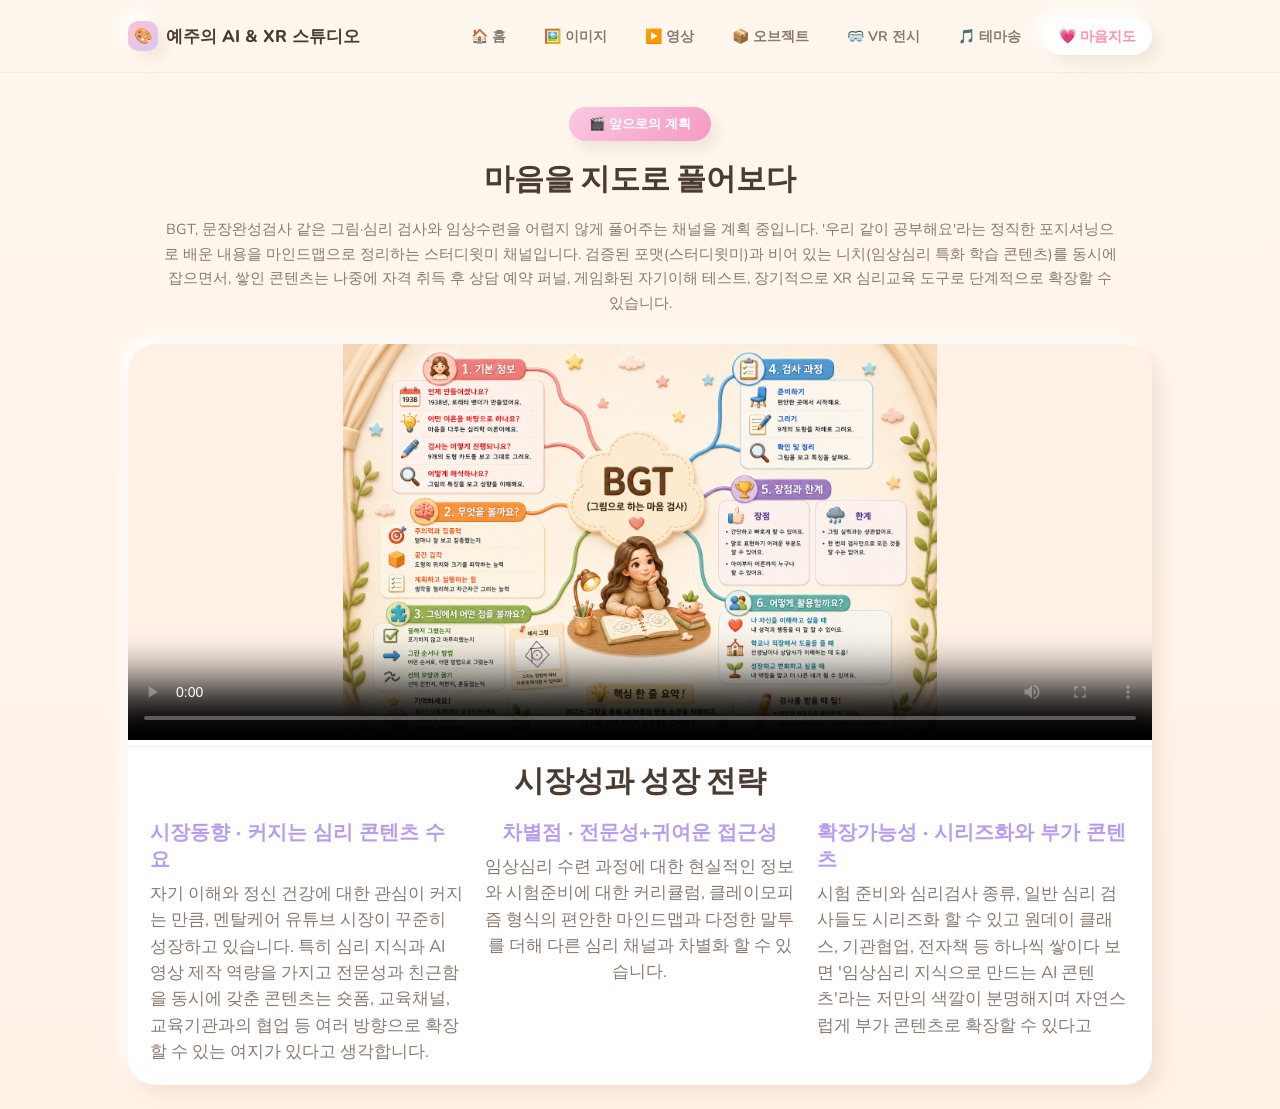
==== pages/mind-map.html @ becb49a7 "포트폴리오 업로드 (3D 모델 제외 1차)" ====
<!DOCTYPE html>
<html lang="ko">
<head>
<meta charset="UTF-8">
<meta name="viewport" content="width=device-width, initial-scale=1.0">
<title>MIND MAP | 예주의 AI & XR 스튜디오</title>
<link rel="stylesheet" href="../style.css">
</head>
<body>

<nav class="navbar">
  <div class="container">
    <a href="../index.html" class="nav-brand">
      <span class="brand-icon">🎨</span>
      예주의 AI & XR 스튜디오
    </a>
    <ul class="nav-links">
      <li><a href="../index.html">🏠 홈</a></li>
      <li><a href="image.html">🖼️ 이미지</a></li>
      <li><a href="video.html">▶️ 영상</a></li>
      <li><a href="object.html">📦 오브젝트</a></li>
      <li><a href="vr-space.html">🥽 VR 전시</a></li>
      <li><a href="theme-song.html">🎵 테마송</a></li>
      <li><a href="mind-map.html" class="active">💗 마음지도</a></li>
    </ul>
  </div>
</nav>

<main class="page-main">
<section class="page-hero container">
  <span class="cat-tag tag-mind">🎬 앞으로의 계획</span>
  <h1>마음을 지도로 풀어보다</h1>
  <p style="max-width:960px;">BGT, 문장완성검사 같은 그림·심리 검사와 임상수련을 어렵지 않게 풀어주는 채널을 계획 중입니다. '우리 같이 공부해요'라는 정직한 포지셔닝으로 배운 내용을 마인드맵으로 정리하는 스터디윗미 채널입니다. 검증된 포맷(스터디윗미)과 비어 있는 니치(임상심리 특화 학습 콘텐츠)를 동시에 잡으면서, 쌓인 콘텐츠는 나중에 자격 취득 후 상담 예약 퍼널, 게임화된 자기이해 테스트, 장기적으로 XR 심리교육 도구로 단계적으로 확장할 수 있습니다.</p>
</section>

<section class="container" style="flex:1; display:flex; flex-direction:column;">
  <div class="works-grid" style="grid-template-columns: 1fr; display:flex; flex-direction:column; flex:1;">
    <div class="work-card" style="cursor:default; flex:1; display:flex; flex-direction:column;">
      <div class="work-thumb" style="width:100%; height:44vh; flex:none; display:flex; align-items:center; justify-content:center; overflow:hidden; background:var(--bg-cream-2);">
        <video id="mindmap-video" src="../assets/mindmap-reveal.mp4" controls loop poster="../assets/mindmap-bgt.png" style="width:100%;height:100%;object-fit:contain;display:block;"></video>
      </div>

      <div class="work-body vision-block" style="text-align:left; border-top:1px solid rgba(180,150,130,0.15); margin-top:6px; flex:1; display:flex; flex-direction:column; justify-content:center;">
        <h3 style="text-align:center; margin:0 0 4px; font-size:30px;">시장성과 성장 전략</h3>

        <div style="display:grid; grid-template-columns:repeat(3, 1fr); gap:20px; margin-top:12px;">
          <div>
            <h4 style="font-size:20px; margin:0 0 8px;">시장동향 · 커지는 심리 콘텐츠 수요</h4>
            <p style="font-size:17px; line-height:1.55; margin:0;">자기 이해와 정신 건강에 대한 관심이 커지는 만큼, 멘탈케어 유튜브 시장이 꾸준히 성장하고 있습니다. 특히 심리 지식과 AI 영상 제작 역량을 가지고 전문성과 친근함을 동시에 갖춘 콘텐츠는 숏폼, 교육채널, 교육기관과의 협업 등 여러 방향으로 확장할 수 있는 여지가 있다고 생각합니다.</p>
          </div>
          <div style="text-align:center;">
            <h4 style="font-size:20px; margin:0 0 8px;">차별점 · 전문성+귀여운 접근성</h4>
            <p style="font-size:17px; line-height:1.55; margin:0;">임상심리 수련 과정에 대한 현실적인 정보와 시험준비에 대한 커리큘럼, 클레이모피즘 형식의 편안한 마인드맵과 다정한 말투를 더해 다른 심리 채널과 차별화 할 수 있습니다.</p>
          </div>
          <div>
            <h4 style="font-size:20px; margin:0 0 8px;">확장가능성 · 시리즈화와 부가 콘텐츠</h4>
            <p style="font-size:17px; line-height:1.55; margin:0;">시험 준비와 심리검사 종류, 일반 심리 검사들도 시리즈화 할 수 있고 원데이 클래스, 기관협업, 전자책 등 하나씩 쌓이다 보면 '임상심리 지식으로 만드는 AI 콘텐츠'라는 저만의 색깔이 분명해지며 자연스럽게 부가 콘텐츠로 확장할 수 있다고
---- style.css ----
/* =========================================================
   예주의 AI & XR 스튜디오 - 공통 스타일 (클레이 파스텔 톤)
   ========================================================= */

@import url('https://fonts.googleapis.com/css2?family=Baloo+2:wght@500;600;700;800&family=Nunito:wght@400;600;700;800&display=swap');

:root {
  --bg-cream: #FFF7EE;
  --bg-cream-2: #FFF1E6;
  --text-main: #4A3B33;
  --text-sub: #8A7A70;

  --pink: #FFC2D1;
  --pink-deep: #FF8FAB;
  --purple: #D8C7F5;
  --purple-deep: #B79CF0;
  --yellow: #FFE29A;
  --yellow-deep: #FFD166;
  --blue: #B8E1EA;
  --blue-deep: #8FCBDA;
  --green: #C6EAC6;
  --green-deep: #9BDBA0;
  --magenta: #FAC9E0;
  --magenta-deep: #F599C4;
  --orange: #F3A583;
  --orange-deep: #E8875A;

  --card-radius: 28px;
  --shadow-clay:
    8px 8px 16px rgba(180, 150, 130, 0.18),
    -6px -6px 14px rgba(255, 255, 255, 0.9);
  --shadow-clay-hover:
    10px 10px 20px rgba(180, 150, 130, 0.22),
    -6px -6px 16px rgba(255, 255, 255, 0.95);
  --shadow-inset:
    inset 4px 4px 8px rgba(180, 150, 130, 0.15),
    inset -4px -4px 8px rgba(255, 255, 255, 0.8);
}

* { box-sizing: border-box; }

html, body {
  margin: 0;
  padding: 0;
  background: linear-gradient(180deg, var(--bg-cream) 0%, var(--bg-cream-2) 100%);
  color: var(--text-main);
  font-family: 'Nunito', sans-serif;
  scroll-behavior: smooth;
}
body {
  display: flex;
  flex-direction: column;
  min-height: 100vh;
}
.footer { margin-top: auto; }
.page-main {
  flex: 1;
  display: flex;
  flex-direction: column;
}

a { text-decoration: none; color: inherit; }
ul { list-style: none; margin: 0; padding: 0; }

h1, h2, h3, .display {
  font-family: 'Baloo 2', 'Nunito', sans-serif;
}

/* ---------- Layout helpers ---------- */
.container {
  max-width: 1080px;
  margin: 0 auto;
  padding: 0 28px;
}
.container-wide { max-width: 1360px; }

/* ---------- Navbar ---------- */
.navbar {
  position: sticky;
  top: 0;
  z-index: 50;
  background: rgba(255, 247, 238, 0.85);
  backdrop-filter: blur(10px);
  border-bottom: 1px solid rgba(180, 150, 130, 0.12);
}
.navbar .container {
  display: flex;
  align-items: center;
  justify-content: space-between;
  height: 72px;
}
.nav-brand {
  display: flex;
  align-items: center;
  gap: 8px;
  font-weight: 800;
  font-size: 17px;
  color: var(--text-main);
}
.nav-brand .brand-icon {
  width: 30px;
  height: 30px;
  border-radius: 10px;
  background: linear-gradient(135deg, var(--pink), var(--purple));
  display: flex;
  align-items: center;
  justify-content: center;
  box-shadow: var(--shadow-clay);
  font-size: 15px;
}
.nav-links {
  display: flex;
  gap: 6px;
  flex-wrap: wrap;
}
.nav-links li a {
  display: block;
  padding: 9px 16px;
  border-radius: 999px;
  font-weight: 700;
  font-size: 14px;
  color: var(--text-sub);
  transition: all .2s ease;
}
.nav-links li a:hover,
.nav-links li a.active {
  background: #fff;
  color: var(--pink-deep);
  box-shadow: var(--shadow-clay);
}
.nav-heart { color: var(--pink-deep); margin-left: 4px; }

/* ---------- Hero ---------- */
.hero {
  position: relative;
  overflow: hidden;
  flex: none;
  width: 100%;
  aspect-ratio: 1024 / 465;
  display: flex;
  align-items: flex-start;
  padding: 0;
}
.hero-blob {
  position: absolute;
  border-radius: 50%;
  filter: blur(2px);
  opacity: .55;
  z-index: 0;
}
.blob-1 { width: 220px; height: 220px; background: var(--pink); top: -60px; left: -60px; }
.blob-2 { width: 160px; height: 160px; background: var(--yellow); bottom: 20px; left: 10%; }
.blob-3 { width: 260px; height: 260px; background: var(--purple); top: -40px; right: -80px; }
.blob-4 { width: 140px; height: 140px; background: var(--blue); bottom: -40px; right: 15%; }

.hero-bg {
  position: absolute;
  inset: 0;
  z-index: 0;
}
.hero-bg img {
  width: 100%;
  height: 100%;
  object-fit: cover;
  object-position: 50% 40%;
  display: block;
}

.hero-grid {
  position: relative;
  z-index: 2;
  display: block;
}
.hero-copy .eyebrow {
  display: inline-flex;
  align-items: center;
  gap: 6px;
  background: #fff;
  padding: 7px 16px;
  border-radius: 999px;
  font-weight: 800;
  font-size: 13px;
  color: var(--pink-deep);
  box-shadow: var(--shadow-clay);
  margin-bottom: 18px;
}
.hero-copy h1 {
  font-size: 40px;
  line-height: 1.35;
  font-weight: 700;
  margin: 0 0 18px;
}
.hero-copy h1 .accent-1 { color: var(--pink-deep); }
.hero-copy h1 .accent-2 { color: var(--purple-deep); }
.hero-copy {
  position: relative;
  z-index: 2;
  max-width: 560px;
}
.hero-copy p {
  font-size: 15.5px;
  line-height: 1.75;
  color: var(--text-sub);
  margin: 0 0 28px;
  max-width: 440px;
}
.hero-actions { display: flex; gap: 14px; flex-wrap: wrap; }
.btn {
  display: inline-flex;
  align-items: center;
  gap: 8px;
  padding: 14px 26px;
  border-radius: 999px;
  font-weight: 800;
  font-size: 14.5px;
  border: none;
  cursor: pointer;
  transition: transform .15s ease, box-shadow .15s ease;
}
.btn:hover { transform: translateY(-2px); }
.btn-primary {
  background: linear-gradient(135deg, var(--pink), var(--pink-deep));
  color: #fff;
  box-shadow: 6px 8px 18px rgba(255, 143, 171, 0.45);
}
.btn-secondary {
  background: #fff;
  color: var(--text-main);
  box-shadow: var(--shadow-clay);
}
.btn-arrow {
  width: 22px;
  height: 22px;
  border-radius: 50%;
  background: rgba(255,255,255,0.35);
  display: inline-flex;
  align-items: center;
  justify-content: center;
  font-size: 12px;
}
.btn-secondary .btn-arrow { background: var(--bg-cream-2); }

.hero-art-placeholder {
  text-align: center;
  color: var(--text-sub);
  font-weight: 700;
  font-size: 13px;
  padding: 20px;
  line-height: 1.6;
}
.hero-art-placeholder .ph-icon { font-size: 34px; display:block; margin-bottom: 10px; }
.floating-badge {
  position: absolute;
  background: #fff;
  border-radius: 16px;
  box-shadow: var(--shadow-clay);
  padding: 8px 14px;
  font-weight: 800;
  font-size: 13px;
  display: flex;
  align-items: center;
  gap: 6px;
}
.badge-ai { top: 6%; right: 2%; color: var(--purple-deep); }
.badge-xr { bottom: 10%; left: -2%; color: var(--blue-deep); }

/* ---------- Section heading ---------- */
.section-head {
  text-align: center;
  margin: 4px 0 14px;
}
.section-head .kicker {
  font-weight: 800;
  font-size: 11px;
  color: var(--pink-deep);
  letter-spacing: .04em;
  margin-bottom: 4px;
  display: block;
}
.section-head h2 {
  font-size: 20px;
  font-weight: 700;
  margin: 0 0 6px;
}
.section-head p { color: var(--text-sub); font-size: 12.5px; margin: 0; }

/* ---------- Category grid (index) ---------- */
.category-grid {
  display: grid;
  grid-template-columns: repeat(3, 1fr);
  gap: 20px;
  padding: 4px 0 24px;
}
.cat-card {
  background: transparent;
  border-radius: var(--card-radius);
  padding: 8px 10px 4px;
  box-shadow: none;
  text-align: center;
  transition: transform .2s ease;
  display: flex;
  flex-direction: column;
  align-items: center;
  gap: 10px;
}
.cat-card:hover {
  transform: translateY(-6px);
}
.laptop-icon {
  width: 100%;
  max-width: 200px;
  height: auto;
  display: block;
}
.laptop {
  width: 140px;
  position: relative;
}
.laptop-shell {
  background: linear-gradient(160deg, #C9B6F5, #9B7FE0);
  border-radius: 20px;
  padding: 10px 10px 0;
  box-shadow: var(--shadow-clay);
}
.laptop-screen {
  width: 100%;
  aspect-ratio: 5/4;
  border-radius: 14px;
  display: flex;
  align-items: center;
  justify-content: center;
  position: relative;
}
.laptop-screen .icon-badge {
  width: 46%;
  aspect-ratio: 1;
  background: #fff;
  border-radius: 30%;
  display: flex;
  align-items: center;
  justify-content: center;
  box-shadow: 0 6px 14px rgba(0,0,0,0.10);
}
.laptop-screen .icon-badge.circle { border-radius: 50%; }
.laptop-screen .icon-badge svg { width: 58%; height: 58%; }
.laptop-base {
  width: 100%;
  height: 15px;
  margin-top: 7px;
  background: linear-gradient(180deg, #9B7FE0, #7C5FC4);
  border-radius: 0 0 12px 12px;
  position: relative;
}
.laptop-base::before {
  content: '♥';
  position: absolute;
  top: 1px;
  left: 50%;
  transform: translateX(-50%);
  font-size: 10px;
  line-height: 1;
  color: #FFD3E4;
  text-shadow: 0 0 4px rgba(255, 211, 228, 0.9);
}
.cat-image .laptop-screen { background: var(--orange); }
.cat-image .icon-badge svg { color: var(--orange-deep); }
.cat-video .laptop-screen { background: var(--purple); }
.cat-video .icon-badge svg { color: var(--purple-deep); }
.cat-object .laptop-screen { background: var(--yellow-deep); }
.cat-object .icon-badge svg { color: #C97F2A; }
.cat-vr .laptop-screen { background: var(--blue); }
.cat-vr .icon-badge svg { color: var(--blue-deep); }
.cat-song .laptop-screen { background: var(--green); }
.cat-song .icon-badge svg { color: var(--green-deep); }
.cat-mind .laptop-screen { background: var(--magenta); }
.cat-mind .icon-badge svg { color: var(--magenta-deep); }

.cat-card h3 { margin: 0; font-size: 16px; font-weight: 800; letter-spacing: .03em; }
.cat-card .cat-sub { margin: 0; font-size: 12px; color: var(--text-sub); font-weight: 600; }

/* ---------- Category page (works grid) ---------- */
.page-hero {
  padding: 34px 0 14px;
  text-align: center;
  position: relative;
  overflow: hidden;
}
.page-hero .cat-tag {
  display: inline-flex;
  align-items: center;
  gap: 8px;
  padding: 8px 20px;
  border-radius: 999px;
  font-weight: 800;
  font-size: 13px;
  color: #fff;
  margin-bottom: 16px;
  box-shadow: 6px 8px 16px rgba(0,0,0,0.08);
}
.tag-image { background: linear-gradient(135deg, var(--pink), var(--pink-deep)); }
.tag-video { background: linear-gradient(135deg, var(--purple), var(--purple-deep)); }
.tag-object { background: linear-gradient(135deg, var(--yellow-deep), #E8A93B); }
.tag-vr { background: linear-gradient(135deg, var(--blue), var(--blue-deep)); }
.tag-song { background: linear-gradient(135deg, var(--green), var(--green-deep)); }
.tag-mind { background: linear-gradient(135deg, var(--magenta), var(--magenta-deep)); }

.page-hero h1 { font-size: 30px; margin: 0 0 12px; }
.page-hero p { color: var(--text-sub); max-width: 480px; margin: 0 auto; font-size: 14.5px; line-height: 1.7;}

.works-grid {
  display: grid;
  grid-template-columns: repeat(2, 1fr);
  gap: 24px;
  padding: 14px 0 24px;
}
.work-card {
  background: #fff;
  border-radius: var(--card-radius);
  box-shadow: var(--shadow-clay);
  overflow: hidden;
  display: flex;
  flex-direction: column;
  transition: transform .2s ease, box-shadow .2s ease;
}
.work-card:hover { transform: translateY(-5px); box-shadow: var(--shadow-clay-hover); }
.work-thumb {
  height: 170px;
  display: flex;
  align-items: center;
  justify-content: center;
  font-size: 46px;
  position: relative;
}
.work-thumb img { width: 100%; height: 100%; object-fit: cover; }
.work-body { padding: 20px 22px 24px; }
.work-body h3 { margin: 0 0 8px; font-size: 17px; }
.work-body p { margin: 0 0 14px; font-size: 13.5px; color: var(--text-sub); line-height: 1.65; }
.work-body h4 {
  margin: 22px 0 8px;
  font-size: 14.5px;
  font-weight: 800;
  color: var(--purple-deep);
}
.vision-tag {
  display: inline-flex;
  align-items: center;
  gap: 6px;
  background: var(--bg-cream-2);
  padding: 6px 14px;
  border-radius: 999px;
  font-weight: 800;
  font-size: 12.5px;
  color: var(--pink-deep);
  margin-bottom: 14px;
}
.vision-block { padding: 16px 22px 20px; }
.vision-block h3 { font-size: 23px; line-height: 1.35; margin-bottom: 9px; }
.vision-block p { font-size: 15.5px; line-height: 1.65; margin-bottom: 10px; }
.vision-block h4 { font-size: 17px; margin: 12px 0 5px; }
.vision-block .vision-tag { font-size: 12.5px; padding: 6px 14px; margin-bottom: 8px; }
.work-link {
  font-weight: 800;
  font-size: 13px;
  color: var(--pink-deep);
  display: inline-flex;
  align-items: center;
  gap: 5px;
}

.empty-note {
  text-align: center;
  color: var(--text-sub);
  background: #fff;
  border-radius: var(--card-radius);
  box-shadow: var(--shadow-clay);
  padding: 40px 30px;
  font-size: 14px;
  line-height: 1.8;
}

.external-btn-wrap { text-align: center; padding: 10px 0 70px; }

/* ---------- Detail page ---------- */
.detail-hero {
  padding: 48px 0 10px;
}
.back-link {
  display: inline-flex;
  align-items: center;
  gap: 6px;
  font-weight: 700;
  font-size: 13.5px;
  color: var(--text-sub);
  margin-bottom: 22px;
}
.detail-media {
  border-radius: 32px;
  overflow: hidden;
  box-shadow: var(--shadow-clay);
  margin-bottom: 30px;
  background: linear-gradient(160deg, #FFE7EF, #F3E7FF 60%, #E7F6FA);
  min-height: 300px;
  display: flex;
  align-items: center;
  justify-content: center;
}
.detail-media img, .detail-media video { width: 100%; display: block; }

.detail-gallery {
  display: grid;
  grid-template-columns: 1fr 1fr;
  gap: 14px;
  margin-bottom: 30px;
}
.detail-gallery img {
  width: 100%;
  height: 100%;
  object-fit: cover;
  border-radius: 24px;
}

.detail-body { padding: 10px 4px 40px; }
.detail-body h1 { font-size: 28px; margin: 0 0 14px; }
.detail-body p { font-size: 15px; line-height: 1.75; color: var(--text-sub); margin: 0 0 14px; }
.tool-tag {
  display: inline-flex;
  align-items: center;
  gap: 8px;
  padding: 8px 18px;
  border-radius: 999px;
  font-weight: 800;
  font-size: 12.5px;
  background: linear-gradient(135deg, var(--yellow), var(--yellow-deep));
  color: #6B4A1E;
  margin-bottom: 14px;
}
.heart-note {
  margin-top: 20px;
  padding: 16px 20px;
  background: #fff;
  border-radius: 20px;
  box-shadow: var(--shadow-inset);
  font-style: italic;
  font-weight: 700;
  color: var(--pink-deep);
  font-size: 14.5px;
}

/* ---------- Image page 4-column grid ---------- */
.works-grid-4col { grid-template-columns: repeat(4, 1fr); gap: 22px; }
.work-card-photo { padding: 0; }
.work-card-photo .card-photo { width: 100%; aspect-ratio: 3/5; object-fit: cover; display: block; }
.work-card-photo .work-body { padding: 18px 18px 22px; }
.work-card-photo .work-body h3 { font-size: 17px; margin: 0 0 7px; }
.work-card-photo .work-body p { font-size: 13.5px; line-height: 1.6; margin: 0; }

/* ---------- Legacy (unused, kept harmless) ---------- */
.detail-gallery-vertical img { width: 100%; margin: 0 auto; border-radius: 20px; display: block; }
.detail-gallery-vertical img.gallery-cover { height: 480px; object-fit: contain; background: var(--bg-cream-2); }

/* ---------- Footer ---------- */
.footer {
  padding: 22px 0 26px;
  text-align: center;
  font-size: 12.5px;
  color: var(--text-sub);
}
.footer .container {
  display: flex;
  flex-direction: column;
  gap: 4px;
}
.heart { color: var(--pink-deep); }

/* ---------- Responsive ---------- */
@media (max-width: 860px) {
  .hero-bg img { object-position: 65% 30%; }
  .category-grid { grid-template-columns: repeat(2, 1fr); }
  .works-grid { grid-template-columns: 1fr; }
  .nav-links { display: none; }
  .detail-gallery-vertical img.gallery-cover { height: 300px; }
}
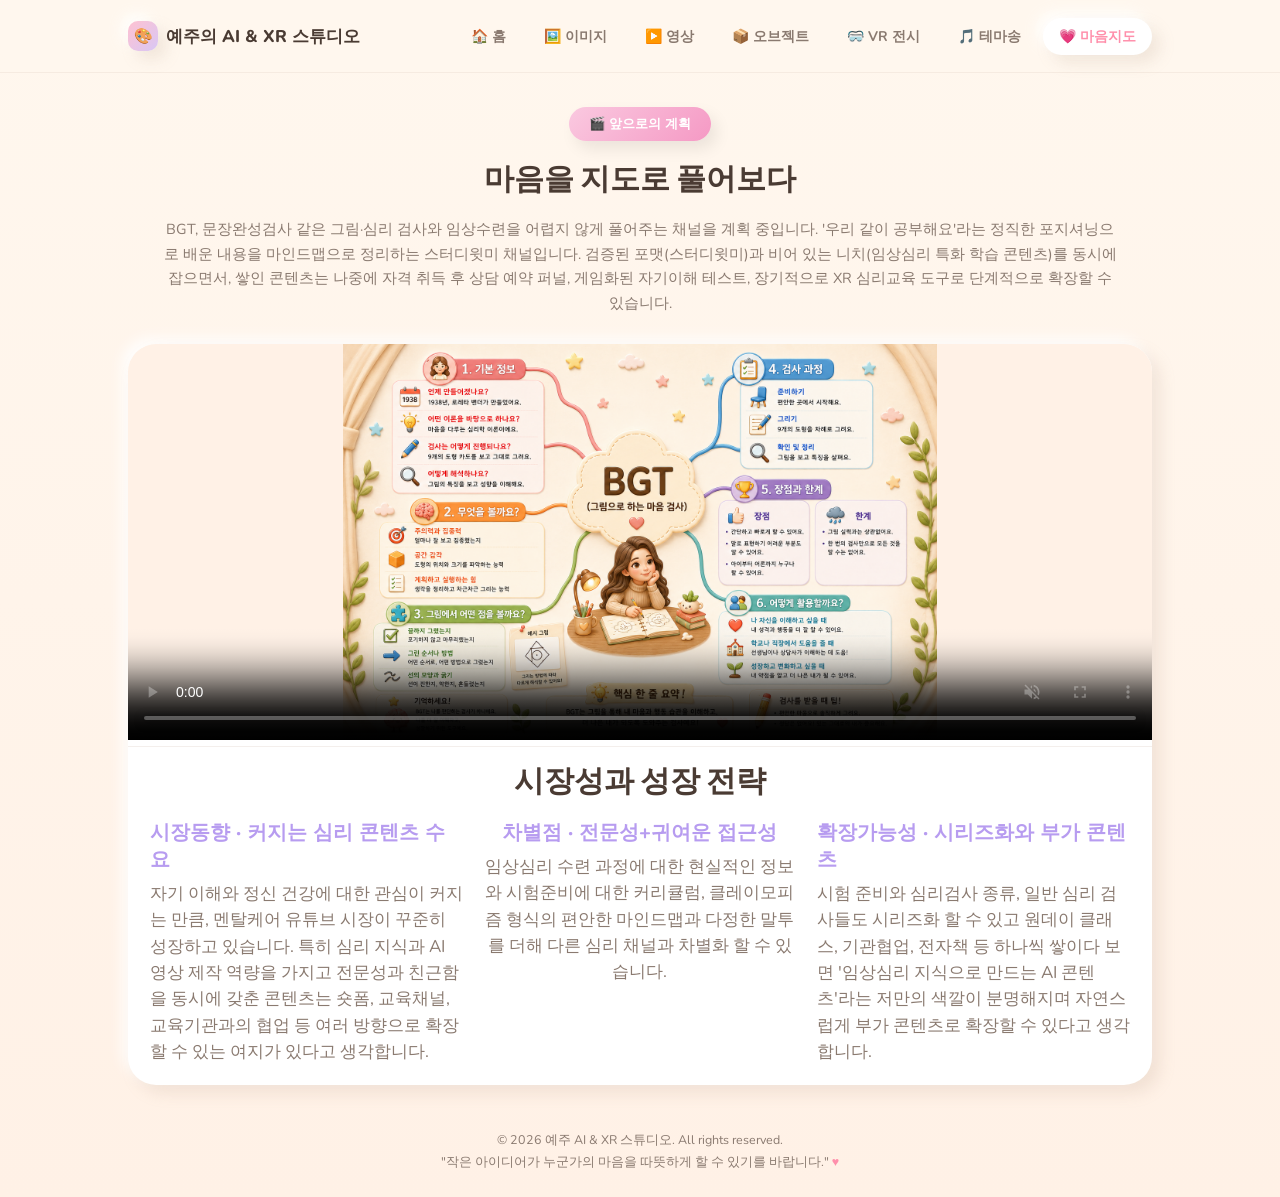
==== commit 98e94c71: "fix: playsinline/muted 속성 추가로 자동재생 안정화, vr-space 영상 반복재생 추가" ====
--- a/pages/mind-map.html
+++ b/pages/mind-map.html
@@ -37,7 +37,7 @@
   <div class="works-grid" style="grid-template-columns: 1fr; display:flex; flex-direction:column; flex:1;">
     <div class="work-card" style="cursor:default; flex:1; display:flex; flex-direction:column;">
       <div class="work-thumb" style="width:100%; height:44vh; flex:none; display:flex; align-items:center; justify-content:center; overflow:hidden; background:var(--bg-cream-2);">
-        <video id="mindmap-video" src="../assets/mindmap-reveal.mp4" controls loop poster="../assets/mindmap-bgt.png" style="width:100%;height:100%;object-fit:contain;display:block;"></video>
+        <video id="mindmap-video" src="../assets/mindmap-reveal.mp4" controls loop autoplay muted playsinline webkit-playsinline poster="../assets/mindmap-bgt.png" style="width:100%;height:100%;object-fit:contain;display:block;"></video>
       </div>
 
       <div class="work-body vision-block" style="text-align:left; border-top:1px solid rgba(180,150,130,0.15); margin-top:6px; flex:1; display:flex; flex-direction:column; justify-content:center;">
@@ -54,4 +54,35 @@
           </div>
           <div>
             <h4 style="font-size:20px; margin:0 0 8px;">확장가능성 · 시리즈화와 부가 콘텐츠</h4>
-            <p style="font-size:17px; line-height:1.55; margin:0;">시험 준비와 심리검사 종류, 일반 심리 검사들도 시리즈화 할 수 있고 원데이 클래스, 기관협업, 전자책 등 하나씩 쌓이다 보면 '임상심리 지식으로 만드는 AI 콘텐츠'라는 저만의 색깔이 분명해지며 자연스럽게 부가 콘텐츠로 확장할 수 있다고+            <p style="font-size:17px; line-height:1.55; margin:0;">시험 준비와 심리검사 종류, 일반 심리 검사들도 시리즈화 할 수 있고 원데이 클래스, 기관협업, 전자책 등 하나씩 쌓이다 보면 '임상심리 지식으로 만드는 AI 콘텐츠'라는 저만의 색깔이 분명해지며 자연스럽게 부가 콘텐츠로 확장할 수 있다고 생각합니다.</p>
+          </div>
+        </div>
+      </div>
+    </div>
+  </div>
+</section>
+</main>
+
+<footer class="footer">
+  <div class="container">
+    <span>© 2026 예주 AI & XR 스튜디오. All rights reserved.</span>
+    <span>"작은 아이디어가 누군가의 마음을 따뜻하게 할 수 있기를 바랍니다." <span class="heart">♥</span></span>
+  </div>
+</footer>
+
+<script>
+  // 메뉴에서 이 페이지로 들어오면 자동 재생을 시도합니다.
+  var mindmapVideo = document.getElementById('mindmap-video');
+  mindmapVideo.muted = true;
+  var playPromise = mindmapVideo.play();
+  if (playPromise !== undefined) {
+    playPromise.catch(function () {
+      // 혹시 재생이 막히면 로드 후 다시 시도합니다.
+      mindmapVideo.load();
+      mindmapVideo.play().catch(function () {});
+    });
+  }
+</script>
+
+</body>
+</html>
